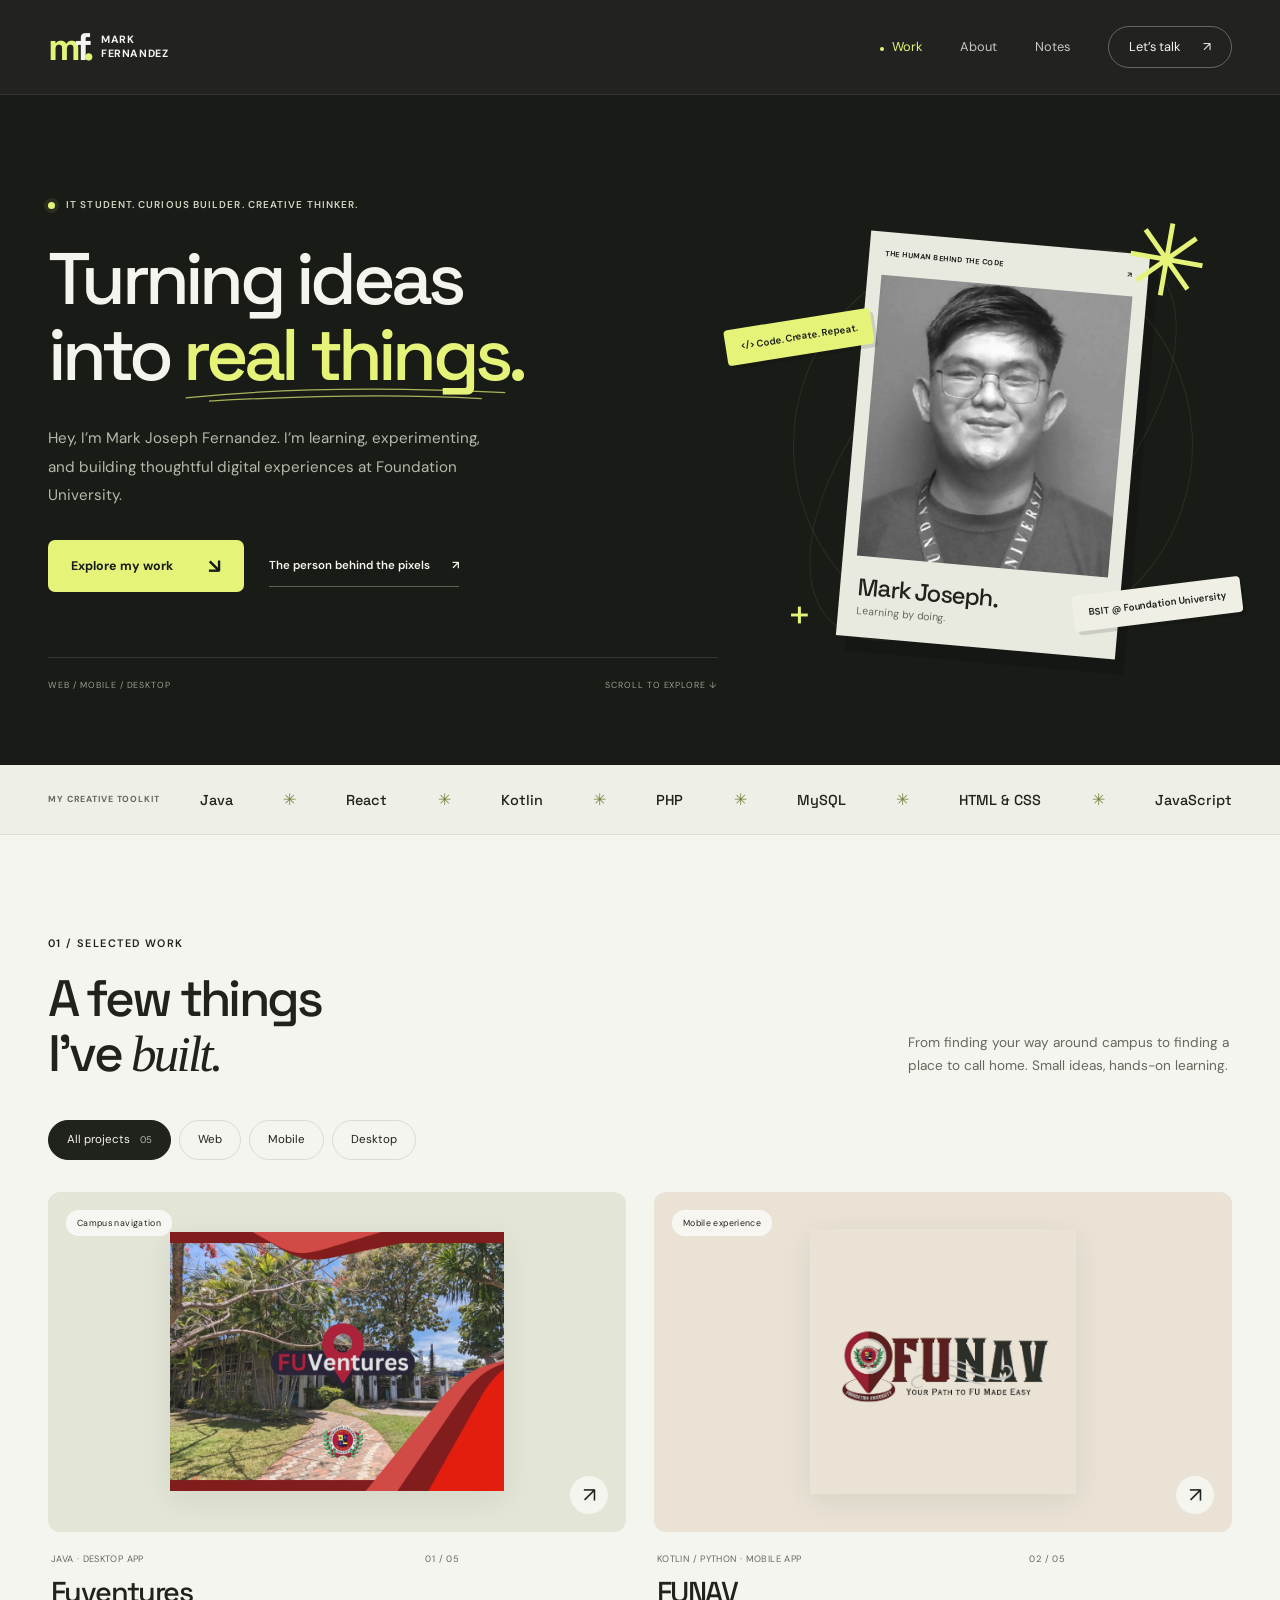
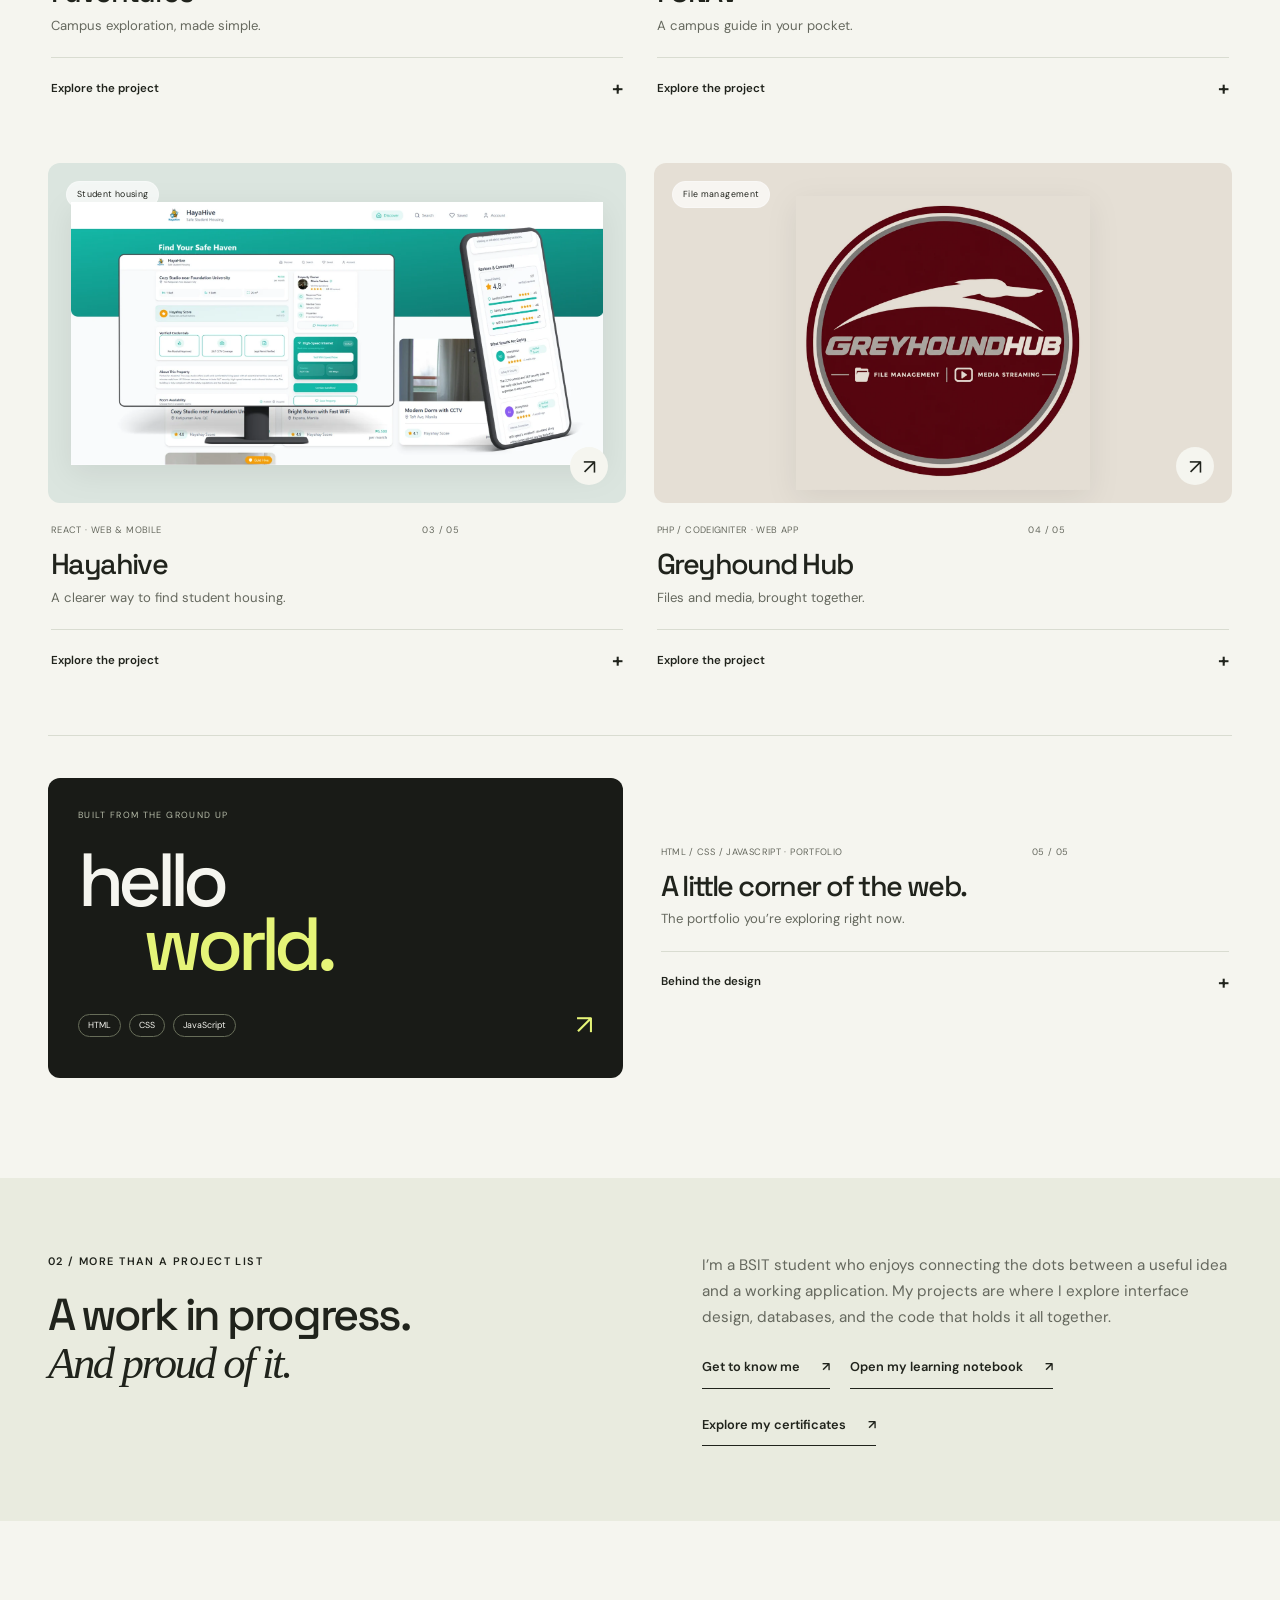
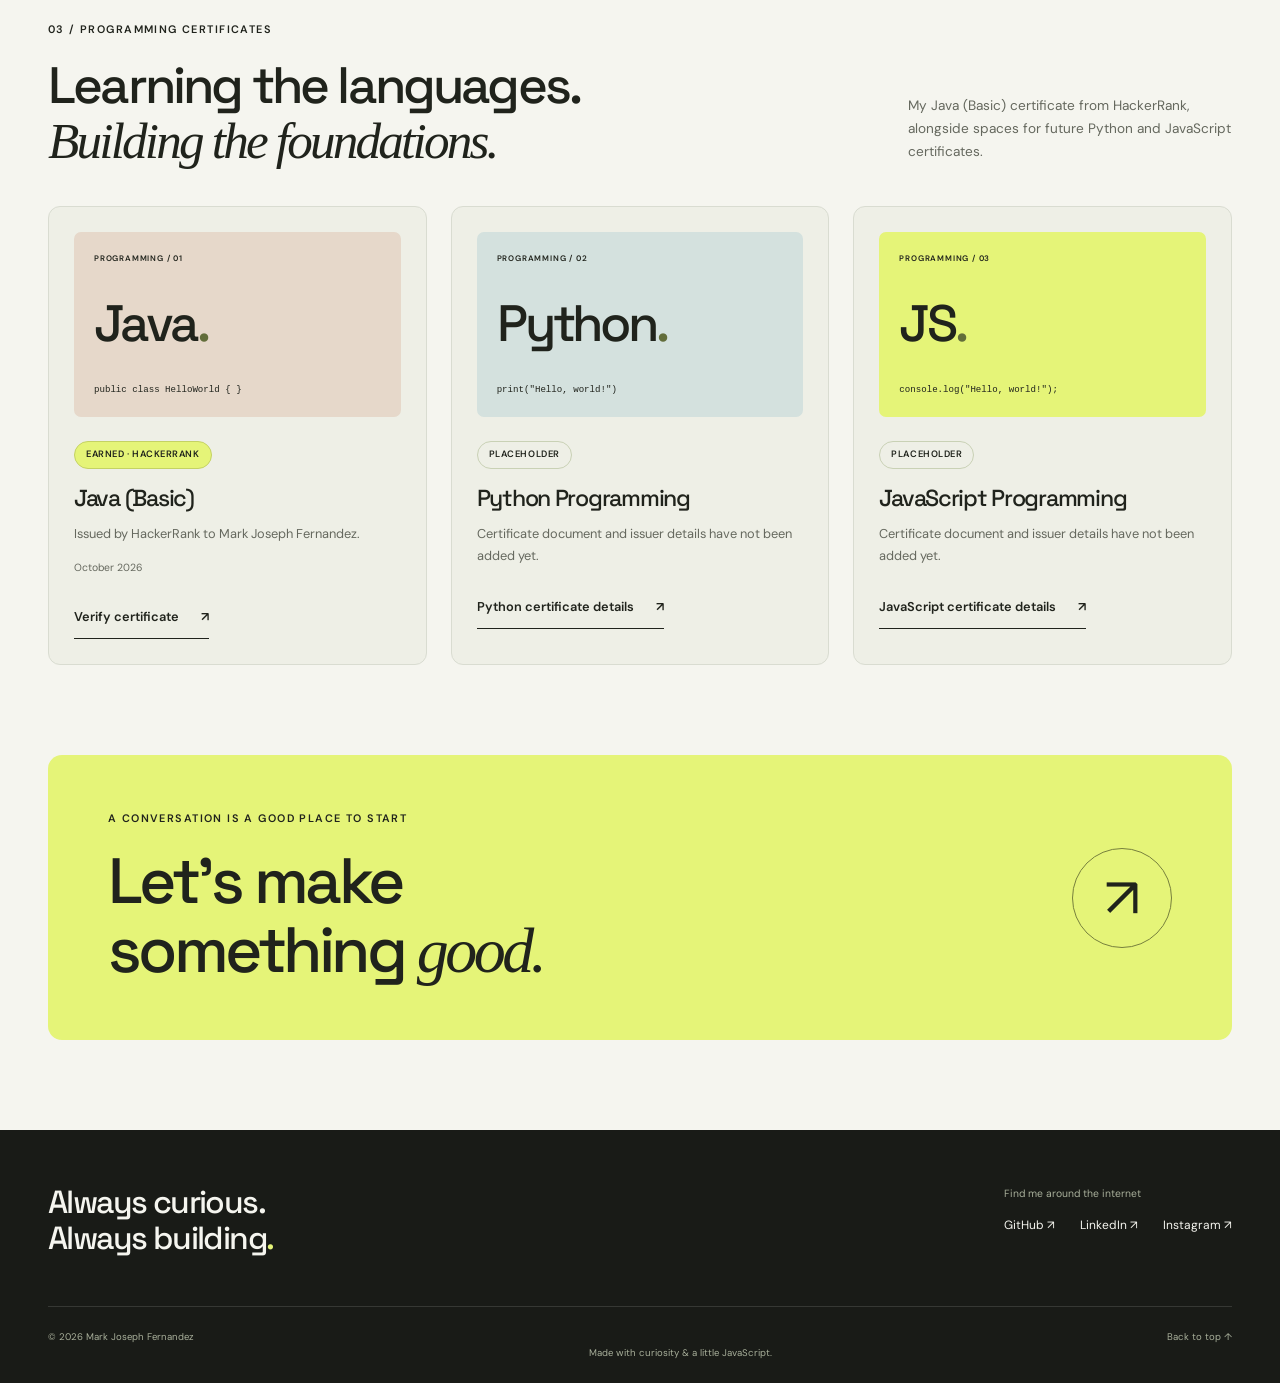
==== Downloads/Mark Joseph Fernandez Finals/My Final Portfolio/portfolio/Home.html @ 939fe723 "this is the current updated portfolio" ====
<!DOCTYPE html>
<html lang="en" id="top">
  <head>
    <meta charset="UTF-8">
    <meta name="viewport" content="width=device-width, initial-scale=1">
    <meta name="description" content="Meet Mark Joseph Fernandez, a BSIT student at Foundation University building web, mobile, and desktop projects.">
    <meta name="theme-color" content="#191b17">
    <title>Creative developer portfolio — Mark Joseph Fernandez</title>
    <link rel="icon" href="../images/favicon.svg" type="image/svg+xml">
    <link rel="preconnect" href="https://fonts.googleapis.com">
    <link rel="preconnect" href="https://fonts.gstatic.com" crossorigin>
    <link href="https://fonts.googleapis.com/css2?family=DM+Sans:wght@400;500;600;700&family=Space+Grotesk:wght@400;500;600;700&display=swap" rel="stylesheet">
    <link rel="stylesheet" href="../css/style.css">
    <script src="../script/script.js" defer>
    </script>
  </head>
  <body class="page-home">
    <a class="skip-link" href="#main">Skip to content</a>
    <header class="site-header">
      <nav class="site-nav wrap" aria-label="Main navigation">
        <a class="wordmark" href="Home.html" aria-label="Mark Fernandez home"><span class="brand-icon" aria-hidden="true">m<span>f</span>.</span><span>MARK<br>FERNANDEZ</span></a>
        <button class="menu-toggle" type="button" aria-expanded="true" aria-controls="primary-navigation" hidden>
          Menu <span aria-hidden="true">☰</span>
        </button>
        <ul class="nav-links" id="primary-navigation">
          <li>
            <a href="Home.html" aria-current="page">Work</a>
          </li>
          <li>
            <a href="about.html">About</a>
          </li>
          <li>
            <a href="blog.html">Notes</a>
          </li>
          <li>
            <a href="contact.html">Let’s talk <span aria-hidden="true">↗</span></a>
          </li>
        </ul>
      </nav>
    </header>
    <main id="main" tabindex="-1">
      <section class="hero-shell">
        <div class="wrap hero">
          <div class="hero-content">
            <p class="eyebrow">
              <span class="status-dot"></span> IT student. Curious builder. Creative thinker.
            </p>
            <h1>
              Turning ideas<br>into <span class="hero-highlight">real things<svg viewBox="0 0 500 24" aria-hidden="true"><path d="M4 18 Q220 -4 496 10 M40 23 Q280 9 460 19"/></svg></span><span class="accent">.</span>
            </h1>
            <p class="hero-description">
              Hey, I’m Mark Joseph Fernandez. I’m learning, experimenting, and building thoughtful digital experiences at Foundation University.
            </p>
            <div class="hero-actions">
              <a class="button button-accent" href="#selected-work">Explore my work <span aria-hidden="true">↘</span></a><a class="text-link light" href="about.html">The person behind the pixels <span aria-hidden="true">↗</span></a>
            </div>
            <div class="hero-footnote">
              <span>WEB / MOBILE / DESKTOP</span><span>SCROLL TO EXPLORE ↓</span>
            </div>
          </div>
          <div class="hero-art">
            <div class="orbit-ring ring-one">
            </div>
            <div class="orbit-ring ring-two">
            </div>
            <span class="art-spark" aria-hidden="true">✳</span>
            <div class="portrait-card">
              <div class="portrait-topline">
                <span>THE HUMAN BEHIND THE CODE</span><span>↗</span>
              </div>
              <img src="../images/20230182.jpg" alt="Mark Joseph Fernandez" width="320" height="378" fetchpriority="high">
              <div class="portrait-bottom">
                <strong>Mark Joseph.</strong><span>Learning by doing.</span>
              </div>
            </div>
            <span class="floating-label label-code" aria-hidden="true">&lt;/&gt; Code. Create. Repeat.</span><span class="floating-label label-student">BSIT @ Foundation University</span><span class="art-cross" aria-hidden="true">+</span>
          </div>
        </div>
      </section>
      <div class="skills-strip" aria-label="Technologies I work with">
        <div class="wrap">
          <span>MY CREATIVE TOOLKIT</span>
          <p>
            Java <i>✳</i> React <i>✳</i> Kotlin <i>✳</i> PHP <i>✳</i> MySQL <i>✳</i> HTML &amp; CSS <i>✳</i> JavaScript
          </p>
        </div>
      </div>
      <section class="work-section wrap section-space" id="selected-work" aria-labelledby="work-title">
        <div class="section-heading">
          <div>
            <p class="eyebrow">
              01 / Selected work
            </p>
            <h2 id="work-title">
              A few things<br>I’ve <em>built.</em>
            </h2>
          </div>
          <p>
            From finding your way around campus to finding a place to call home. Small ideas, hands-on learning.
          </p>
        </div>
        <div class="filter-bar" role="group" aria-label="Filter projects" hidden>
          <button class="filter-button active" type="button" data-filter="all" aria-pressed="true">
            All projects <span>05</span>
          </button>
          <button class="filter-button" type="button" data-filter="web" aria-pressed="false">
            Web
          </button>
          <button class="filter-button" type="button" data-filter="mobile" aria-pressed="false">
            Mobile
          </button>
          <button class="filter-button" type="button" data-filter="desktop" aria-pressed="false">
            Desktop
          </button>
        </div>
        <p class="sr-only" data-filter-status aria-live="polite">
        </p>
        <div class="project-grid">
          <article class="project-card project-fuventures" data-category="desktop" aria-labelledby="fuventures-title">
            <a class="project-preview" href="../images/fuventures.webp" data-preview="../images/fuventures.webp" data-caption="Fuventures" aria-label="Enlarge Fuventures project image"><span class="project-label">Campus navigation</span><img src="../images/fuventures.webp" alt="Fuventures cover showing the Foundation University campus and project name." loading="lazy" decoding="async"><span class="preview-arrow" aria-hidden="true">↗</span></a>
            <div class="project-body">
              <p class="project-tech">
                <span>Java · Desktop app</span><span>01 / 05</span>
              </p>
              <h3 id="fuventures-title">
                Fuventures
              </h3>
              <p class="project-subtitle">
                Campus exploration, made simple.
              </p>
              <details class="project-details">
                <summary>
                  Explore the project <span aria-hidden="true">+</span>
                </summary>
                <div class="detail-content">
                  <p>
                    I worked with a team on a campus navigation guide for Foundation University. The Java desktop app helps new students locate rooms and facilities.
                  </p>
                  <dl class="project-meta">
                    <div>
                      <dt>
                        Built with
                      </dt>
                      <dd>
                        Java
                      </dd>
                    </div>
                    <div>
                      <dt>
                        My contribution
                      </dt>
                      <dd>
                        I worked on the interface, campus maps, database, and Java code. I also tested the navigation and documented how to use the app.
                      </dd>
                    </div>
                    <div>
                      <dt>
                        My teammates
                      </dt>
                      <dd>
                        Tery Manhart, Earl Estandarte, Ryle Gabotero
                      </dd>
                    </div>
                  </dl>
                </div>
              </details>
            </div>
          </article>
          <article class="project-card project-funav" data-category="mobile" aria-labelledby="funav-title">
            <a class="project-preview" href="../images/funav.webp" data-preview="../images/funav.webp" data-caption="FUNAV" aria-label="Enlarge FUNAV project image"><span class="project-label">Mobile experience</span><img src="../images/funav.webp" alt="FUNAV project logo with a map pin and the Foundation University seal." loading="lazy" decoding="async"><span class="preview-arrow" aria-hidden="true">↗</span></a>
            <div class="project-body">
              <p class="project-tech">
                <span>Kotlin / Python · Mobile app</span><span>02 / 05</span>
              </p>
              <h3 id="funav-title">
                FUNAV
              </h3>
              <p class="project-subtitle">
                A campus guide in your pocket.
              </p>
              <details class="project-details">
                <summary>
                  Explore the project <span aria-hidden="true">+</span>
                </summary>
                <div class="detail-content">
                  <p>
                    I worked with a team on a mobile app connected to the College of Computer Studies website. It brings together an interactive campus map, enrollment guides for transferees, and a directory of university resources.
                  </p>
                  <dl class="project-meta">
                    <div>
                      <dt>
                        Built with
                      </dt>
                      <dd>
                        Kotlin, Python
                      </dd>
                    </div>
                    <div>
                      <dt>
                        My contribution
                      </dt>
                      <dd>
                        I worked on the mobile interface, campus map, database, and application code. I also tested the app and wrote documentation for its features.
                      </dd>
                    </div>
                    <div>
                      <dt>
                        My teammates
                      </dt>
                      <dd>
                        Karl Panday, Jay Mores
                      </dd>
                    </div>
                  </dl>
                </div>
              </details>
            </div>
          </article>
          <article class="project-card project-hayahive" data-category="web mobile" aria-labelledby="hayahive-title">
            <a class="project-preview" href="../images/hayahive.webp" data-preview="../images/hayahive.webp" data-caption="Hayahive" aria-label="Enlarge Hayahive project image"><span class="project-label">Student housing</span><img src="../images/hayahive.webp" alt="Hayahive desktop and mobile preview showing housing listings, verified credentials, and tenant reviews." loading="lazy" decoding="async"><span class="preview-arrow" aria-hidden="true">↗</span></a>
            <div class="project-body">
              <p class="project-tech">
                <span>React · Web & mobile</span><span>03 / 05</span>
              </p>
              <h3 id="hayahive-title">
                Hayahive
              </h3>
              <p class="project-subtitle">
                A clearer way to find student housing.
              </p>
              <details class="project-details">
                <summary>
                  Explore the project <span aria-hidden="true">+</span>
                </summary>
                <div class="detail-content">
                  <p>
                    My goal with Hayahive is to help students assess a rental before committing. The system combines physical housing certification with digital information available through web and mobile platforms.
                  </p>
                  <p>
                    It is designed to give students a clearer view of a property before they decide where to live.
                  </p>
                  <dl class="project-meta">
                    <div>
                      <dt>
                        Platforms
                      </dt>
                      <dd>
                        Web and mobile
                      </dd>
                    </div>
                    <div>
                      <dt>
                        Built with
                      </dt>
                      <dd>
                        React
                      </dd>
                    </div>
                    <div>
                      <dt>
                        My contribution
                      </dt>
                      <dd>
                        I worked on the interface design, database, and code for the web and mobile platforms. I also tested the housing verification features and documented how the system works.
                      </dd>
                    </div>
                    <div>
                      <dt>
                        Verification approach
                      </dt>
                      <dd>
                        Physical certification and digital transparency
                      </dd>
                    </div>
                  </dl>
                </div>
              </details>
            </div>
          </article>
          <article class="project-card project-greyhound" data-category="web" aria-labelledby="greyhound-title">
            <a class="project-preview" href="../images/greyhound-hub.webp" data-preview="../images/greyhound-hub.webp" data-caption="Greyhound Hub" aria-label="Enlarge Greyhound Hub project image"><span class="project-label">File management</span><img src="../images/greyhound-hub.webp" alt="Greyhound Hub logo with a running greyhound, folder and play symbols, and the words File Management and Media Streaming." loading="lazy" decoding="async"><span class="preview-arrow" aria-hidden="true">↗</span></a>
            <div class="project-body">
              <p class="project-tech">
                <span>PHP / CodeIgniter · Web app</span><span>04 / 05</span>
              </p>
              <h3 id="greyhound-title">
                Greyhound Hub
              </h3>
              <p class="project-subtitle">
                Files and media, brought together.
              </p>
              <details class="project-details">
                <summary>
                  Explore the project <span aria-hidden="true">+</span>
                </summary>
                <div class="detail-content">
                  <p>
                    My Greyhound Hub project focuses on file management and media streaming. The project logo brings these two functions together with folder and play symbols.
                  </p>
                  <dl class="project-meta">
                    <div>
                      <dt>
                        Built with
                      </dt>
                      <dd>
                        PHP, CodeIgniter framework
                      </dd>
                    </div>
                    <div>
                      <dt>
                        My contribution
                      </dt>
                      <dd>
                        I worked on frontend development, backend development, and the database. My role covered the user interface, server-side code, and the data layer for Greyhound Hub.
                      </dd>
                    </div>
                  </dl>
                </div>
              </details>
            </div>
          </article>
          <article class="project-card portfolio-project" data-category="web" aria-labelledby="portfolio-title">
            <div class="portfolio-art" aria-hidden="true">
              <span>BUILT FROM THE GROUND UP</span>
              <p>
                hello<span>world.</span>
              </p>
              <div>
                <span>HTML</span><span>CSS</span><span>JavaScript</span><b>↗</b>
              </div>
            </div>
            <div class="project-body">
              <p class="project-tech">
                <span>HTML / CSS / JavaScript · Portfolio</span><span>05 / 05</span>
              </p>
              <h3 id="portfolio-title">
                A little corner of the web.
              </h3>
              <p class="project-subtitle">
                The portfolio you’re exploring right now.
              </p>
              <details class="project-details">
                <summary>
                  Behind the design <span aria-hidden="true">+</span>
                </summary>
                <div class="detail-content">
                  <p>
                    A four-page home for my projects, background, and learning notes. Built with semantic HTML, a shared responsive stylesheet, and lightweight JavaScript.
                  </p>
                  <p>
                    Flexible grids, accessible navigation, project filters, and motion that respects visitor preferences make it work across screen sizes. The core content remains available with JavaScript turned off.
                  </p>
                </div>
              </details>
            </div>
          </article>
        </div>
      </section>
      <section class="about-teaser">
        <div class="wrap about-teaser-grid">
          <div>
            <p class="eyebrow">
              02 / More than a project list
            </p>
            <h2>
              A work in progress.<br><em>And proud of it.</em>
            </h2>
          </div>
          <div>
            <p>
              I’m a BSIT student who enjoys connecting the dots between a useful idea and a working application. My projects are where I explore interface design, databases, and the code that holds it all together.
            </p>
            <a class="text-link" href="about.html">Get to know me <span aria-hidden="true">↗</span></a><a class="text-link" href="blog.html">Open my learning notebook <span aria-hidden="true">↗</span></a>
            <a class="text-link" href="about.html#certificates">Explore my certificates <span aria-hidden="true">↗</span></a>
          </div>
        </div>
      </section>
      <section class="home-certificates wrap section-space" id="certificates" aria-labelledby="home-certificates-title">
        <div class="section-heading">
          <div>
            <p class="eyebrow">03 / Programming certificates</p>
            <h2 id="home-certificates-title">Learning the languages.<br><em>Building the foundations.</em></h2>
          </div>
          <p>My Java (Basic) certificate from HackerRank, alongside spaces for future Python and JavaScript certificates.</p>
        </div>
        <div class="certificate-grid">
          <article class="certificate-card certificate-earned" aria-labelledby="home-java-certificate-title">
            <div class="certificate-art certificate-art-java" aria-hidden="true">
              <span class="certificate-art-label">PROGRAMMING / 01</span>
              <strong>Java<span>.</span></strong>
              <code>public class HelloWorld { }</code>
            </div>
            <span class="certificate-status certificate-status-earned">Earned · HackerRank</span>
            <h3 id="home-java-certificate-title">Java (Basic)</h3>
            <p>Issued by HackerRank to Mark Joseph Fernandez.</p>
            <time datetime="2026-10">October 2026</time>
            <a class="text-link" href="https://www.hackerrank.com/certificates/e9e61c761a2a" target="_blank" rel="noopener noreferrer" aria-label="Verify Java Basic certificate on HackerRank (opens in a new tab)">Verify certificate <span aria-hidden="true">↗</span></a>
          </article>
          <article class="certificate-card certificate-placeholder" aria-labelledby="home-python-certificate-title">
            <div class="certificate-art certificate-art-python" aria-hidden="true">
              <span class="certificate-art-label">PROGRAMMING / 02</span>
              <strong>Python<span>.</span></strong>
              <code>print("Hello, world!")</code>
            </div>
            <span class="certificate-status">Placeholder</span>
            <h3 id="home-python-certificate-title">Python Programming</h3>
            <p>Certificate document and issuer details have not been added yet.</p>
            <a class="text-link" href="about.html#python-certificate-title">Python certificate details <span aria-hidden="true">↗</span></a>
          </article>
          <article class="certificate-card certificate-placeholder" aria-labelledby="home-javascript-certificate-title">
            <div class="certificate-art certificate-art-js" aria-hidden="true">
              <span class="certificate-art-label">PROGRAMMING / 03</span>
              <strong>JS<span>.</span></strong>
              <code>console.log("Hello, world!");</code>
            </div>
            <span class="certificate-status">Placeholder</span>
            <h3 id="home-javascript-certificate-title">JavaScript Programming</h3>
            <p>Certificate document and issuer details have not been added yet.</p>
            <a class="text-link" href="about.html#javascript-certificate-title">JavaScript certificate details <span aria-hidden="true">↗</span></a>
          </article>
        </div>
      </section>
      <section class="contact-banner wrap" aria-labelledby="cta-title">
        <div>
          <p class="eyebrow">
            A conversation is a good place to start
          </p>
          <h2 id="cta-title">
            Let’s make<br>something <em>good.</em>
          </h2>
        </div>
        <a class="round-link" href="contact.html" aria-label="Let’s talk about a project">↗</a>
      </section>
      <dialog class="image-dialog" aria-labelledby="preview-title">
        <div class="dialog-bar">
          <h2 id="preview-title">
            Project preview
          </h2>
          <button class="dialog-close" type="button" aria-label="Close project preview">
            Close ✕
          </button>
        </div>
        <img alt="">
        <p>
          Project image · Press Escape to close
        </p>
      </dialog>
    </main>
    <footer class="site-footer">
      <div class="wrap footer-top">
        <a class="footer-wordmark" href="Home.html">Always curious.<br>Always building<span>.</span></a>
        <div>
          <p>
            Find me around the internet
          </p>
          <div class="footer-socials">
            <a href="https://github.com/MarkJosephFernandez">GitHub ↗</a><a href="https://www.linkedin.com/in/markjoseph-fernandez-720068390/">LinkedIn ↗</a><a href="https://www.instagram.com/markjosephfernandez33/">Instagram ↗</a>
          </div>
        </div>
      </div>
      <div class="wrap footer-bottom">
        <p>
          © <span data-year>2026</span> Mark Joseph Fernandez
        </p>
        <p>
          Made with curiosity &amp; a little JavaScript.
        </p>
        <a href="#top">Back to top ↑</a>
      </div>
    </footer>
  </body>
</html>
---- Downloads/Mark Joseph Fernandez Finals/My Final Portfolio/css/style.css ----
/* Mark Fernandez — a curious builder's corner of the web. */
:root {
  color-scheme:light;
  --paper:#f5f5ef;
  --ink:#20231c;
  --muted:#65685e;
  --accent:#e5f478;
  --dark:#191b17;
  --line:#d9dcd1;
  --display:'Space Grotesk',Arial,sans-serif;
  --body:'DM Sans',Arial,sans-serif
}

* {
  box-sizing:border-box;
  margin:0;
  padding:0
}

html {
  scroll-behavior:smooth;
  scroll-padding-top:110px
}

body {
  background:var(--paper);
  color:var(--ink);
  font:16px/1.7 var(--body);
  -webkit-font-smoothing:antialiased
}

main {
  min-height:65vh
}

button,input {
  font:inherit
}

button,a,input,summary {
  -webkit-tap-highlight-color:transparent
}

button,a {
  touch-action:manipulation
}

button {
  cursor:pointer
}

a {
  color:inherit;
  text-decoration:none
}

img {
  display:block;
  max-width:100%;
  height:auto
}

h1,h2,h3 {
  font-family:var(--display);
  font-weight:500;
  line-height:1.07;
  letter-spacing:-.055em
}

h1 {
  font-size:clamp(3rem,6.2vw,6rem)
}

h2 {
  font-size:clamp(2.35rem,4vw,4rem)
}

h3 {
  font-size:clamp(1.6rem,2.2vw,2.2rem)
}

h1 em,h2 em {
  font-family:Georgia,serif;
  font-weight:400
}

p {
  max-width:68ch
}

p+p {
  margin-top:1rem
}

button {
  color:inherit
}

::selection {
  background:var(--accent);
  color:var(--dark)
}

:focus-visible {
  outline:3px solid #748522;
  outline-offset:5px
}

.wrap {
  width:min(100% - 6rem,1264px);
  margin-inline:auto
}

.section-space {
  padding-block:100px
}

.eyebrow {
  font-size:.68rem;
  line-height:1.6;
  font-weight:600;
  letter-spacing:.13em;
  text-transform:uppercase
}

.accent {
  color:var(--accent)
}

[hidden] {
  display:none!important
}

.sr-only {
  position:absolute;
  width:1px;
  height:1px;
  padding:0;
  margin:-1px;
  overflow:hidden;
  clip-path:inset(50%);
  white-space:nowrap;
  border:0
}

.skip-link {
  position:fixed;
  z-index:200;
  left:1rem;
  top:1rem;
  padding:.7rem 1rem;
  background:var(--accent);
  color:var(--dark);
  transform:translateY(-180%)
}

.skip-link:focus {
  transform:translateY(0)
}

/* Shared navigation */
.site-header {
  position:sticky;
  top:0;
  z-index:50;
  background:rgba(25,27,23,.96);
  color:#f5f5ef;
  border-bottom:1px solid #ffffff16;
  backdrop-filter:blur(16px)
}

.site-nav {
  display:flex;
  align-items:center;
  justify-content:space-between;
  min-height:94px;
  gap:2rem
}

.wordmark {
  display:flex;
  align-items:center;
  gap:12px;
  font-size:.66rem;
  line-height:1.3;
  font-weight:700;
  letter-spacing:.06em
}

.brand-icon {
  font:700 2.4rem/1 var(--display);
  letter-spacing:-.14em;
  color:var(--accent)
}

.brand-icon>span {
  color:var(--paper)
}

.nav-links {
  display:flex;
  align-items:center;
  gap:38px;
  list-style:none;
  font-size:.8rem
}

.nav-links a {
  position:relative;
  display:block;
  padding:.6rem 0;
  color:#c6c9bf;
  transition:color .2s
}

.nav-links a:hover,.nav-links a[aria-current] {
  color:var(--accent)
}

.nav-links a[aria-current]::before {
  content:'';
  width:4px;
  height:4px;
  border-radius:50%;
  background:var(--accent);
  position:absolute;
  left:-12px;
  top:50%
}

.nav-links li:last-child a {
  border:1px solid #64685a;
  border-radius:30px;
  padding:9px 20px;
  color:var(--paper)
}

.nav-links li:last-child a:hover,.nav-links li:last-child a[aria-current] {
  background:var(--accent);
  color:var(--dark);
  border-color:var(--accent)
}

.nav-links li:last-child a::before {
  display:none
}

.nav-links li:last-child span {
  margin-left:20px
}

.menu-toggle {
  background:none;
  border:1px solid #6b705e;
  padding:8px 16px;
  border-radius:24px;
  font-size:.8rem
}

.menu-toggle span {
  margin-left:12px
}

/* Intro */
.hero-shell {
  background:var(--dark);
  color:var(--paper);
  overflow:hidden
}

.hero {
  display:grid;
  grid-template-columns:1.4fr 1fr;
  align-items:center;
  gap:35px;
  min-height:670px;
  padding-block:70px 40px
}

.hero-content>.eyebrow {
  color:#d1d6c4;
  margin-bottom:28px;
  font-size:.62rem;
  letter-spacing:.11em
}

.status-dot {
  display:inline-block;
  vertical-align:middle;
  width:7px;
  height:7px;
  background:var(--accent);
  border-radius:50%;
  margin-right:8px;
  box-shadow:0 0 0 4px #e5f47815
}

.hero h1 {
  font-size:clamp(3rem,5.7vw,5.9rem);
  line-height:1.05;
  letter-spacing:-.065em
}

.hero-highlight {
  position:relative;
  display:inline-block;
  color:var(--accent)
}

.hero-highlight svg {
  position:absolute;
  left:0;
  bottom:-12px;
  width:100%;
  height:24px;
  fill:none;
  stroke:var(--accent);
  stroke-width:2;
  opacity:.7
}

.hero-description {
  color:#b5baaa;
  max-width:45ch;
  font-size:.95rem;
  line-height:1.9;
  margin-top:30px
}

.hero-actions {
  display:flex;
  align-items:center;
  flex-wrap:wrap;
  gap:25px;
  margin-top:30px
}

.button {
  display:inline-flex;
  align-items:center;
  justify-content:space-between;
  gap:35px;
  min-height:52px;
  border:1px solid transparent;
  border-radius:7px;
  padding:14px 22px;
  font-size:.78rem;
  font-weight:700;
  transition:background .2s,transform .2s
}

.button-accent {
  background:var(--accent);
  color:var(--dark)
}

.button:hover {
  background:#f0ffa0;
  transform:translateY(-3px)
}

.button span {
  font-size:1.25rem;
  line-height:1
}

.text-link {
  display:inline-flex;
  align-items:center;
  gap:22px;
  font-size:.8rem;
  font-weight:600;
  padding-block:10px;
  border-bottom:1px solid var(--ink);
  transition:gap .2s
}

.text-link:hover {
  gap:30px
}

.text-link.light {
  font-size:.72rem;
  border-color:#5c6250;
  color:var(--paper)
}

.hero-footnote {
  display:flex;
  justify-content:space-between;
  gap:12px;
  margin-top:65px;
  padding-top:20px;
  border-top:1px solid #ffffff20;
  color:#9a9f8f;
  font-size:.55rem;
  letter-spacing:.11em
}

.hero-art {
  position:relative;
  display:grid;
  place-items:center;
  isolation:isolate;
  min-width:0;
  padding-block:30px
}

.portrait-card {
  width:280px;
  transform:rotate(5deg);
  background:#e8eadf;
  color:var(--ink);
  padding:14px 14px 18px;
  box-shadow:10px 15px 0 #00000024
}

.portrait-topline {
  display:flex;
  justify-content:space-between;
  align-items:center;
  font-size:.46rem;
  letter-spacing:.07em;
  font-weight:700;
  padding:2px 2px 14px
}

.portrait-card img {
  width:100%;
  aspect-ratio:1/1.12;
  object-fit:cover;
  filter:grayscale(1);
  background:#b8beac
}

.portrait-bottom {
  display:flex;
  flex-direction:column;
  padding:15px 4px 0
}

.portrait-bottom strong {
  font:500 1.5rem var(--display);
  letter-spacing:-.05em
}

.portrait-bottom>span {
  font-size:.65rem;
  color:var(--muted)
}

.orbit-ring {
  position:absolute;
  z-index:-1;
  border:1px solid #626b443f;
  border-radius:50%;
  width:400px;
  height:400px;
  transform:rotate(-25deg)
}

.ring-two {
  width:480px;
  height:240px;
  transform:rotate(-48deg)
}

.art-spark {
  position:absolute;
  right:5%;
  top:0;
  font:100px/1 var(--display);
  color:var(--accent);
  transform:rotate(10deg);
  z-index:1
}

.art-cross {
  position:absolute;
  bottom:9%;
  left:7%;
  font:40px/1 var(--display);
  color:var(--accent)
}

.floating-label {
  position:absolute;
  background:var(--accent);
  color:var(--dark);
  padding:10px 15px;
  box-shadow:3px 4px 0 #00000020;
  border-radius:4px;
  font-size:.6rem;
  font-weight:600
}

.label-code {
  top:23%;
  left:-6%;
  transform:rotate(-9deg)
}

.label-student {
  bottom:12%;
  right:-2%;
  transform:rotate(-7deg);
  background:#efefe6
}

.skills-strip {
  border-bottom:1px solid var(--line);
  padding-block:24px;
  background:#eeefe6
}

.skills-strip>.wrap {
  display:flex;
  gap:40px;
  align-items:center;
  justify-content:space-between
}

.skills-strip .wrap>span {
  flex-shrink:0;
  font-size:.55rem;
  font-weight:700;
  letter-spacing:.1em;
  color:var(--muted)
}

.skills-strip p {
  display:flex;
  flex-wrap:wrap;
  align-items:center;
  justify-content:space-between;
  gap:20px;
  font:500 .9rem var(--display);
  max-width:none;
  flex:1
}

.skills-strip i {
  font-style:normal;
  color:#788341;
  font-size:1rem
}

/* Project gallery */
.section-heading {
  display:flex;
  align-items:end;
  justify-content:space-between;
  gap:50px;
  margin-bottom:38px
}

.section-heading .eyebrow {
  margin-bottom:20px
}

.section-heading>p {
  max-width:36ch;
  font-size:.85rem;
  color:var(--muted);
  margin-bottom:5px
}

.filter-bar {
  display:flex;
  flex-wrap:wrap;
  gap:8px;
  margin-bottom:32px
}

.filter-button {
  border:1px solid var(--line);
  background:transparent;
  padding:9px 18px;
  border-radius:30px;
  font-size:.72rem;
  transition:background .2s
}

.filter-button span {
  margin-left:7px;
  opacity:.7;
  font-size:.6rem
}

.filter-button.active,.filter-button:hover {
  background:var(--ink);
  border-color:var(--ink);
  color:var(--paper)
}

.project-grid {
  display:grid;
  grid-template-columns:repeat(2,minmax(0,1fr));
  gap:45px 28px
}

.project-card {
  min-width:0;
  align-self:start
}

.project-preview {
  border:0;
  position:relative;
  width:100%;
  height:340px;
  display:grid;
  place-items:center;
  border-radius:12px;
  overflow:hidden;
  background:#dfdfcf;
  isolation:isolate
}

.project-preview img {
  width:77%;
  height:73%;
  object-fit:contain;
  transition:transform .5s;
  filter:drop-shadow(0 8px 15px #00000012)
}

.project-preview:hover img {
  transform:scale(1.045)
}

.project-fuventures .project-preview {
  background:#e3e5d7
}

.project-fuventures img {
  width:76%;
  height:76%;
  object-fit:contain
}

.project-funav .project-preview {
  background:#e9e2d5
}

.project-funav img {
  mix-blend-mode:multiply;
  width:58%;
  height:78%
}

.project-hayahive .project-preview {
  background:#dbe5df
}

.project-hayahive img {
  width:92%;
  height:80%
}

.project-greyhound .project-preview {
  background:#e5dfd5
}

.project-greyhound img {
  width:62%;
  height:82%;
  mix-blend-mode:multiply
}

.project-label {
  position:absolute;
  top:18px;
  left:18px;
  padding:5px 10px;
  background:#ffffffab;
  border:1px solid #ffffff50;
  border-radius:20px;
  font-size:.55rem;
  letter-spacing:.04em;
  z-index:1
}

.preview-arrow {
  position:absolute;
  right:18px;
  bottom:18px;
  display:grid;
  place-items:center;
  background:var(--paper);
  width:38px;
  height:38px;
  border-radius:50%;
  font-size:1.3rem;
  transition:background .2s,transform .2s
}

.project-preview:hover .preview-arrow {
  background:var(--accent);
  transform:rotate(45deg)
}

.project-body {
  padding:20px 3px 0
}

.project-tech {
  display:flex;
  justify-content:space-between;
  gap:16px;
  font-size:.58rem;
  color:var(--muted);
  text-transform:uppercase;
  letter-spacing:.04em;
  margin-bottom:10px
}

.project-body h3 {
  font-size:1.8rem;
  letter-spacing:-.055em
}

.project-subtitle {
  color:var(--muted);
  font-size:.82rem;
  margin-top:7px
}

.project-details {
  margin-top:20px;
  border-top:1px solid var(--line);
  font-size:.85rem
}

.project-details summary {
  cursor:pointer;
  list-style:none;
  display:flex;
  justify-content:space-between;
  align-items:center;
  gap:15px;
  padding-block:13px;
  font-size:.72rem;
  font-weight:600;
  min-height:48px
}

.project-details summary::-webkit-details-marker {
  display:none
}

.project-details summary span {
  font-size:1.25rem;
  transition:transform .2s
}

.project-details[open] summary span {
  transform:rotate(45deg)
}

.detail-content {
  padding:8px 0 20px;
  color:var(--muted);
  font-size:.85rem;
  line-height:1.85
}

.project-meta {
  margin-top:20px;
  display:grid;
  gap:12px
}

.project-meta dt {
  color:var(--ink);
  font-size:.64rem;
  font-weight:700;
  letter-spacing:.05em;
  text-transform:uppercase
}

.project-meta dd {
  margin-top:3px
}

.portfolio-project {
  grid-column:1/-1;
  display:grid;
  grid-template-columns:1fr 1fr;
  gap:35px;
  align-items:center;
  border-top:1px solid var(--line);
  padding-top:42px
}

.portfolio-art {
  border-radius:12px;
  background:var(--dark);
  color:var(--paper);
  padding:30px;
  min-height:300px;
  display:flex;
  flex-direction:column;
  justify-content:space-between
}

.portfolio-art>span {
  font-size:.56rem;
  letter-spacing:.15em;
  color:#b6bca9
}

.portfolio-art>p {
  font:500 4.7rem/.85 var(--display);
  letter-spacing:-.075em;
  margin-block:25px;
  display:flex;
  flex-direction:column
}

.portfolio-art>p>span {
  color:var(--accent);
  margin-left:65px
}

.portfolio-art>div {
  display:flex;
  gap:8px;
  align-items:center
}

.portfolio-art>div>span {
  border:1px solid #676d59;
  padding:3px 9px;
  border-radius:20px;
  font-size:.55rem
}

.portfolio-art b {
  font-size:1.7rem;
  font-weight:400;
  margin-left:auto;
  color:var(--accent)
}

.portfolio-project .project-body {
  padding-top:0
}

.about-teaser {
  background:#e9ebdf;
  padding-block:75px
}

.about-teaser-grid {
  display:grid;
  grid-template-columns:1.1fr 1fr;
  gap:70px
}

.about-teaser .eyebrow {
  margin-bottom:20px
}

.about-teaser h2 {
  font-size:clamp(2rem,3.5vw,3.4rem)
}

.about-teaser-grid>div>p:not(.eyebrow) {
  font-size:.95rem;
  color:var(--muted)
}

.about-teaser .text-link {
  margin-top:15px;
  margin-right:20px
}

.contact-banner {
  background:var(--accent);
  margin-block:90px;
  padding:55px 60px;
  border-radius:14px;
  display:flex;
  align-items:center;
  justify-content:space-between;
  gap:25px
}

.contact-banner .eyebrow {
  margin-bottom:20px
}

.contact-banner h2 {
  font-size:clamp(2.4rem,5vw,5rem)
}

.round-link {
  flex-shrink:0;
  width:100px;
  height:100px;
  border:1px solid #77803d;
  border-radius:50%;
  display:grid;
  place-items:center;
  font-size:3.5rem;
  transition:background .25s,transform .25s
}

.round-link:hover {
  background:var(--dark);
  color:var(--accent);
  transform:rotate(45deg)
}

/* Inner pages */
.page-hero {
  background:var(--dark);
  color:var(--paper);
  padding-block:75px 85px
}

.page-hero .eyebrow {
  color:#b8bea9;
  margin-bottom:25px
}

.page-hero h1 {
  position:relative;
  max-width:1000px
}

.page-hero h1 em {
  color:var(--accent)
}

.page-hero h1>.accent {
  display:inline-block;
  font-family:var(--display);
  font-size:.8em;
  vertical-align:middle;
  margin-left:35px
}

.page-hero .wrap>p:last-of-type {
  margin-top:30px;
  color:#b8beaf;
  font-size:.95rem;
  max-width:58ch
}

.about-layout {
  display:grid;
  grid-template-columns:.8fr 1.25fr;
  gap:100px;
  align-items:center
}

.about-portrait {
  max-width:370px;
  width:100%
}

.about-portrait>div {
  position:relative;
  background:#e2e7d1;
  border-radius:8px;
  padding:25px
}

.about-portrait img {
  width:100%;
  filter:grayscale(1)
}

.about-portrait figcaption {
  font-size:.6rem;
  text-transform:uppercase;
  letter-spacing:.07em;
  color:var(--muted);
  margin-top:12px
}

.portrait-sticker {
  position:absolute;
  bottom:25px;
  right:-20px;
  border-radius:50%;
  width:100px;
  height:100px;
  background:var(--accent);
  display:grid;
  place-items:center;
  font:600 .8rem/1.3 var(--display);
  text-align:center;
  transform:rotate(-12deg);
  border:5px solid var(--paper)
}

.about-story .eyebrow {
  margin-bottom:20px
}

.about-story h2 {
  margin-bottom:28px
}

.about-story>p:not(.eyebrow) {
  font-size:.9rem;
  color:var(--muted)
}

.about-story .text-link {
  margin-top:20px
}

.toolkit-section {
  background:#e9ebdf;
  padding-block:80px
}

.toolkit-grid {
  display:grid;
  grid-template-columns:1fr 1.2fr;
  gap:80px
}

.toolkit-grid .eyebrow {
  margin-bottom:20px
}

.toolkit-grid h2+p {
  font-size:.85rem;
  color:var(--muted);
  margin-top:25px;
  max-width:32ch
}

.toolkit-groups {
  display:grid;
  gap:28px
}

.toolkit-groups h3 {
  font:600 .75rem var(--body);
  letter-spacing:0;
  margin-bottom:12px
}

.skill-tags {
  display:flex;
  flex-wrap:wrap;
  gap:8px
}

.skill-tags>span {
  border:1px solid #c5c9b7;
  border-radius:30px;
  padding:7px 15px;
  font-size:.75rem
}

.education-section {
  display:grid;
  grid-template-columns:1fr 1.2fr;
  gap:80px
}

.education-section .eyebrow {
  margin-bottom:22px
}

.education-list {
  list-style:none;
  border-left:1px solid #c9cfba;
  padding-left:30px
}

.education-list li {
  position:relative;
  padding-bottom:30px
}

.education-list li:last-child {
  padding-bottom:0
}

.education-list li::before {
  content:'';
  position:absolute;
  top:7px;
  left:-36px;
  width:10px;
  height:10px;
  border:2px solid var(--paper);
  border-radius:50%;
  background:#888e78
}

.education-list li:first-child::before {
  background:#7a892d;
  box-shadow:0 0 0 4px #dfe5cb
}

.education-list h3 {
  font:500 1.05rem/1.5 var(--display);
  letter-spacing:-.025em
}

.education-list p {
  font-size:.8rem;
  color:var(--muted);
  margin-top:3px
}

.education-list .period {
  font-size:.65rem;
  letter-spacing:.06em;
  text-transform:uppercase;
  margin-top:8px
}

.education-section+.contact-banner {
  margin-top:0
}

/* Certificates */
.about-certificates-link {
  margin-top:22px;
}

.certificates-section {
  padding-bottom:20px;
}

.home-certificates {
  padding-bottom:0;
}

.certificate-grid {
  display:grid;
  grid-template-columns:repeat(auto-fit,minmax(min(100%,280px),1fr));
  gap:24px;
}

.certificate-status {
  display:inline-block;
  padding:5px 11px;
  border:1px solid #c9d1b5;
  border-radius:30px;
  font-size:.58rem;
  font-weight:600;
  letter-spacing:.06em;
  text-transform:uppercase;
}

.certificate-card {
  display:flex;
  flex-direction:column;
  min-width:0;
  padding:25px;
  border:1px solid var(--line);
  border-radius:12px;
  background:#eeefe6;
  transition:border-color .2s,background .2s;
}

.certificate-card:hover {
  border-color:#8c9a60;
  background:#e9eddf;
}

.certificate-card img {
  width:100%;
  height:190px;
  object-fit:contain;
  margin-bottom:24px;
  border-radius:6px;
  background:var(--paper);
}

.certificate-card h3 {
  font-size:1.45rem;
  line-height:1.2;
  overflow-wrap:anywhere;
}

.certificate-card p {
  margin-top:10px;
  color:var(--muted);
  font-size:.8rem;
}

.certificate-card time {
  display:block;
  margin-block:14px 20px;
  color:var(--muted);
  font-size:.65rem;
}

.certificate-card .text-link {
  align-self:flex-start;
  margin-top:auto;
}

.certificate-placeholder p + .text-link {
  margin-top:20px;
}

.certificate-card .certificate-status {
  align-self:flex-start;
  margin-bottom:16px;
}

.certificate-status-earned {
  background:var(--accent);
  border-color:#c4d264;
}

.certificate-card .certificate-id {
  font: .65rem/1.7 Consolas,monospace;
  overflow-wrap:anywhere;
}

.certificate-art {
  display:flex;
  flex-direction:column;
  justify-content:space-between;
  gap:20px;
  min-height:185px;
  margin-bottom:24px;
  padding:20px;
  border-radius:7px;
  color:var(--ink);
}

.certificate-art-java {
  background:#e6d8ca;
}

.certificate-art-python {
  background:#d4e1de;
}

.certificate-art-js {
  background:var(--accent);
}

.certificate-art-label {
  font-size:.5rem;
  font-weight:600;
  letter-spacing:.1em;
}

.certificate-art strong {
  font:500 clamp(2.6rem,4vw,3.5rem)/1 var(--display);
  letter-spacing:-.06em;
}

.certificate-art strong span {
  color:#626d3a;
}

.certificate-art code {
  font: .57rem/1.7 Consolas,monospace;
  overflow-wrap:anywhere;
}

@media(max-width:600px) {
  .certificate-card {
    padding:22px;
  }
}

/* Learning notebook */
.notes-toolbar {
  display:flex;
  align-items:end;
  justify-content:space-between;
  gap:30px;
  padding-bottom:30px;
  border-bottom:1px solid var(--line)
}

.notes-toolbar .eyebrow {
  margin-bottom:12px
}

.notes-toolbar h2 {
  font-size:2rem
}

.notes-toolbar h2>span {
  font:500 .7rem var(--body);
  background:#e4e8d3;
  border-radius:30px;
  padding:5px 9px;
  vertical-align:middle;
  letter-spacing:0
}

.notes-search label {
  display:block;
  font-size:.65rem;
  font-weight:600;
  margin-bottom:7px
}

.notes-search>div {
  display:flex;
  align-items:center;
  gap:10px;
  padding:10px 14px;
  border:1px solid #c7cdbb;
  border-radius:6px;
  background:#fff6
}

.notes-search input {
  width:245px;
  max-width:100%;
  border:0;
  background:transparent;
  color:var(--ink);
  font-size:.75rem;
  min-height:25px
}

.notes-search input:focus {
  outline:none
}

.notes-search>div:focus-within {
  outline:2px solid #748522;
  outline-offset:3px
}

.notes-search>div>span {
  font-size:1.3rem;
  line-height:1
}

.search-status {
  font-size:.75rem;
  color:var(--muted);
  margin-top:10px
}

.search-status:empty {
  display:none
}

.reading-entry {
  display:grid;
  grid-template-columns:100px 1fr;
  gap:35px;
  border-bottom:1px solid var(--line);
  padding-block:38px
}

.entry-index {
  font:400 2.6rem var(--display);
  letter-spacing:-.07em;
  color:#8c9673
}

.reading-entry h2 {
  font-size:1.8rem;
  margin-bottom:18px
}

.reading-entry>div {
  max-width:760px
}

.reading-entry>div>p {
  font-size:.9rem;
  color:var(--muted);
  max-width:none;
  line-height:1.9
}

.reading-entry code {
  font-size:.85em;
  color:var(--ink);
  border:1px solid #d9decc;
  border-radius:3px;
  background:#e9eddf;
  padding:2px 5px;
  overflow-wrap:anywhere
}

.empty-state {
  padding-block:50px;
  color:var(--muted);
  text-align:center;
  max-width:none
}

.notebook-end {
  display:flex;
  gap:30px;
  align-items:center;
  justify-content:space-between;
  border-top:1px solid var(--line);
  padding-block:35px 65px
}

.notebook-end>span {
  font-size:3rem;
  color:#7b863d
}

.notebook-end p {
  margin-right:auto;
  font-size:.85rem;
  color:var(--muted)
}

.notebook-end strong {
  font-weight:500;
  color:var(--ink)
}

/* Contact */
.contact-hero .button {
  margin-top:30px
}

.contact-layout {
  display:grid;
  grid-template-columns:.85fr 1.15fr;
  gap:90px
}

.contact-intro .eyebrow {
  margin-bottom:20px
}

.contact-intro>p:not(.eyebrow) {
  color:var(--muted);
  font-size:.9rem;
  margin-top:25px;
  max-width:38ch
}

.conversation-note {
  margin-top:35px;
  background:#e9eddf;
  border-radius:9px;
  padding:25px;
  max-width:340px
}

.conversation-note>span {
  font-size:2rem;
  color:#73812c;
  line-height:1
}

.conversation-note h3 {
  font:500 1.1rem var(--display);
  letter-spacing:-.03em;
  margin-top:12px
}

.conversation-note p {
  font-size:.8rem;
  color:var(--muted);
  margin-top:12px
}

.contact-channels {
  border-top:1px solid var(--line)
}

.channel {
  display:flex;
  align-items:center;
  gap:22px;
  padding:28px 8px;
  border-bottom:1px solid var(--line);
  transition:background .2s,padding .2s
}

.channel:hover {
  background:#e9eddf;
  padding-inline:18px
}

.channel-icon {
  width:45px;
  height:45px;
  flex-shrink:0;
  border:1px solid #c9cfb9;
  border-radius:10px;
  display:grid;
  place-items:center;
  font:600 1.4rem var(--display)
}

.channel>div {
  min-width:0
}

.channel .eyebrow {
  font-size:.5rem;
  color:var(--muted)
}

.channel h3 {
  font-size:1.6rem;
  margin-block:4px
}

.channel p {
  font-size:.7rem;
  color:var(--muted);
  overflow-wrap:anywhere
}

.channel-arrow {
  font-size:1.6rem;
  margin-left:auto
}

/* Footer and previews */
.site-footer {
  background:var(--dark);
  color:var(--paper);
  padding-top:55px
}

.footer-top {
  display:flex;
  justify-content:space-between;
  gap:35px;
  padding-bottom:50px
}

.footer-wordmark {
  font:500 2rem/1.1 var(--display);
  letter-spacing:-.05em
}

.footer-wordmark>span {
  color:var(--accent)
}

.footer-top>div>p {
  font-size:.65rem;
  color:#a9b09b;
  margin-bottom:12px
}

.footer-socials {
  display:flex;
  gap:25px;
  font-size:.75rem
}

.footer-socials a:hover,.footer-bottom a:hover {
  color:var(--accent)
}

.footer-bottom {
  border-top:1px solid #ffffff20;
  padding-block:22px;
  display:flex;
  justify-content:space-between;
  gap:20px;
  color:#a9b09b;
  font-size:.6rem
}

.image-dialog {
  position:fixed;
  inset:0;
  margin:auto;
  width:min(1100px,92vw);
  max-height:90dvh;
  padding:20px;
  background:var(--paper);
  color:var(--ink);
  border:0;
  border-radius:12px;
  overflow:auto
}

.image-dialog::backdrop {
  background:#10120ee6;
  backdrop-filter:blur(6px)
}

.dialog-bar {
  display:flex;
  justify-content:space-between;
  align-items:center;
  gap:20px;
  margin-bottom:20px
}

.dialog-bar h2 {
  font-size:1.4rem;
  letter-spacing:-.04em
}

.dialog-close {
  border:1px solid var(--line);
  border-radius:30px;
  background:transparent;
  padding:8px 15px;
  font-size:.75rem
}

.image-dialog>img {
  max-height:70dvh;
  object-fit:contain;
  margin:auto
}

.image-dialog>p {
  font-size:.65rem;
  color:var(--muted);
  margin-top:15px
}

body:has(.image-dialog[open]) {
  overflow:hidden
}

.motion-ready .reveal {
  opacity:0;
  transform:translateY(20px);
  transition:opacity .6s,transform .6s
}

.motion-ready .reveal.visible {
  opacity:1;
  transform:none
}

/* Fluid layouts */
@media(min-width:1500px) {
  .hero {
    min-height:730px
  }
  .hero h1 {
    font-size:6rem
  }
  .portrait-card {
    width:310px
  }
  .hero-art {
    padding-block:45px
  }
}

@media(max-width:1100px) {
  .wrap {
    width:calc(100% - 4rem)
  }
  .hero {
    grid-template-columns:1.3fr 1fr;
    gap:20px;
    min-height:620px
  }
  .hero h1 {
    font-size:clamp(3rem,6.2vw,4.6rem)
  }
  .hero-actions {
    gap:15px
  }
  .hero-actions .light {
    font-size:.65rem
  }
  .portrait-card {
    width:235px
  }
  .art-spark {
    font-size:80px;
    right:1%
  }
  .label-code {
    left:-4%;
    font-size:.5rem
  }
  .label-student {
    font-size:.5rem
  }
  .orbit-ring {
    width:330px;
    height:330px
  }
  .ring-two {
    width:370px;
    height:220px
  }
  .skills-strip>.wrap {
    gap:22px
  }
  .skills-strip p {
    gap:12px;
    font-size:.75rem
  }
  .skills-strip p i:nth-of-type(2n) {
    display:none
  }
  .project-preview {
    height:300px
  }
  .about-layout {
    gap:65px
  }
  .contact-layout {
    gap:50px
  }
  .page-hero h1>.accent {
    margin-left:20px
  }
}

@media(max-width:800px) {
  .wrap {
    width:calc(100% - 3rem)
  }
  .site-nav {
    min-height:80px
  }
  .nav-links {
    gap:25px
  }
  .hero {
    grid-template-columns:1fr 1fr;
    min-height:600px;
    padding-block:55px 35px
  }
  .hero h1 {
    font-size:clamp(2.75rem,6.2vw,4rem)
  }
  .hero-content>.eyebrow {
    max-width:27ch;
    font-size:.55rem
  }
  .hero-description {
    font-size:.85rem
  }
  .hero-actions {
    gap:12px
  }
  .hero-actions .light {
    display:none
  }
  .hero-footnote {
    margin-top:35px
  }
  .hero-footnote>span:last-child {
    display:none
  }
  .portrait-card {
    width:210px
  }
  .art-spark {
    font-size:65px;
    top:8px;
    right:0
  }
  .floating-label {
    font-size:.46rem;
    padding:8px
  }
  .label-code {
    left:-5%;
    top:22%
  }
  .label-student {
    right:-2%;
    bottom:12%
  }
  .orbit-ring {
    width:280px;
    height:280px
  }
  .ring-two {
    width:320px;
    height:200px
  }
  .skills-strip>.wrap {
    display:block
  }
  .skills-strip .wrap>span {
    display:block;
    margin-bottom:12px
  }
  .skills-strip p {
    justify-content:flex-start;
    font-size:.8rem
  }
  .section-space {
    padding-block:70px
  }
  .section-heading {
    gap:30px
  }
  .section-heading>p {
    max-width:30ch;
    font-size:.8rem
  }
  .project-grid {
    gap:35px 22px
  }
  .project-preview {
    height:260px
  }
  .project-tech {
    font-size:.5rem
  }
  .project-body h3 {
    font-size:1.6rem
  }
  .portfolio-art {
    min-height:270px;
    padding:23px
  }
  .portfolio-art>p {
    font-size:3.8rem
  }
  .portfolio-art>p>span {
    margin-left:30px
  }
  .portfolio-project {
    gap:25px
  }
  .about-teaser-grid,.toolkit-grid,.education-section {
    gap:40px
  }
  .contact-banner {
    margin-block:65px;
    padding:40px
  }
  .round-link {
    width:75px;
    height:75px;
    font-size:2.5rem
  }
  .page-hero {
    padding-block:60px
  }
  .about-layout {
    gap:45px;
    grid-template-columns:.8fr 1.2fr
  }
  .about-portrait>div {
    padding:18px
  }
  .portrait-sticker {
    width:75px;
    height:75px;
    font-size:.65rem;
    right:-15px
  }
  .about-story h2 {
    font-size:2.3rem
  }
  .contact-layout {
    gap:35px
  }
  .channel {
    gap:15px;
    padding-block:25px
  }
  .channel-icon {
    width:38px;
    height:38px;
    font-size:1.1rem
  }
  .channel h3 {
    font-size:1.4rem
  }
  .channel .eyebrow {
    letter-spacing:.06em
  }
  .channel-arrow {
    font-size:1.3rem
  }
  .footer-bottom {
    flex-wrap:wrap
  }
  .notes-search input {
    width:210px
  }
  .reading-entry {
    grid-template-columns:65px 1fr;
    gap:20px
  }
}

@media(max-width:600px) {
  html {
    scroll-padding-top:90px
  }
  .wrap {
    width:calc(100% - 2.5rem)
  }
  .site-nav {
    min-height:76px;
    flex-wrap:wrap;
    gap:0
  }
  .wordmark {
    font-size:.55rem
  }
  .brand-icon {
    font-size:2.2rem
  }
  .nav-links {
    width:100%;
    flex-direction:column;
    align-items:stretch;
    gap:0;
    padding-block:8px 20px
  }
  .nav-links a {
    padding:12px 5px;
    min-height:44px
  }
  .nav-links a[aria-current]::before {
    left:-7px
  }
  .nav-links li:last-child a {
    margin-top:8px;
    width:fit-content
  }
  .hero {
    grid-template-columns:1fr;
    gap:18px;
    padding-block:40px 25px;
    min-height:0
  }
  .hero-content>.eyebrow {
    font-size:.5rem;
    max-width:none;
    letter-spacing:.08em;
    margin-bottom:25px
  }
  .hero h1 {
    font-size:clamp(2.65rem,10.8vw,4.5rem);
    line-height:1.05
  }
  .hero-description {
    font-size:.85rem;
    margin-top:25px;
    max-width:38ch
  }
  .hero-actions {
    margin-top:25px
  }
  .hero-actions .light {
    display:inline-flex;
    font-size:.65rem
  }
  .hero-actions .button {
    min-height:48px;
    padding:12px 18px;
    gap:20px
  }
  .hero-footnote {
    margin-top:30px;
    font-size:.48rem
  }
  .hero-footnote>span:last-child {
    display:block
  }
  .hero-art {
    width:100%;
    max-width:400px;
    justify-self:center;
    padding-block:18px 30px
  }
  .portrait-card {
    width:205px;
    transform:rotate(5deg)
  }
  .art-spark {
    top:0;
    right:8%;
    font-size:70px
  }
  .label-code {
    top:26%;
    left:0;
    font-size:.5rem
  }
  .label-student {
    right:0;
    bottom:12%;
    font-size:.5rem
  }
  .art-cross {
    left:7%;
    bottom:12%;
    font-size:30px
  }
  .orbit-ring {
    width:280px;
    height:280px
  }
  .ring-two {
    width:330px;
    height:200px
  }
  .skills-strip {
    padding-block:20px
  }
  .skills-strip p {
    font-size:.72rem;
    gap:10px 14px;
    line-height:1.5
  }
  .skills-strip .wrap>span {
    font-size:.5rem
  }
  .skills-strip p i {
    font-size:.8rem
  }
  .section-space {
    padding-block:55px
  }
  .section-heading {
    display:block;
    margin-bottom:25px
  }
  .section-heading>p {
    margin-top:20px;
    max-width:40ch
  }
  .section-heading .eyebrow {
    margin-bottom:15px
  }
  h2 {
    font-size:2.6rem
  }
  .filter-bar {
    gap:6px;
    margin-bottom:25px
  }
  .filter-button {
    font-size:.65rem;
    padding:8px 13px
  }
  .project-grid {
    grid-template-columns:1fr;
    gap:30px
  }
  .project-preview {
    height:auto;
    aspect-ratio:1.35
  }
  .project-tech {
    font-size:.52rem
  }
  .project-body h3 {
    font-size:1.9rem
  }
  .project-body {
    padding-top:17px
  }
  .project-subtitle {
    font-size:.8rem
  }
  .project-details {
    margin-top:15px
  }
  .portfolio-project {
    display:block;
    padding-top:30px
  }
  .portfolio-project .project-body {
    padding-top:20px
  }
  .portfolio-art {
    min-height:285px
  }
  .portfolio-art>p {
    font-size:4.5rem
  }
  .portfolio-art>p>span {
    margin-left:60px
  }
  .about-teaser {
    padding-block:50px
  }
  .about-teaser-grid {
    grid-template-columns:1fr;
    gap:25px
  }
  .about-teaser h2 {
    font-size:2.4rem
  }
  .about-teaser-grid>div>p:not(.eyebrow) {
    font-size:.85rem
  }
  .about-teaser .text-link {
    font-size:.75rem
  }
  .contact-banner {
    margin-block:50px;
    padding:30px 25px;
    align-items:end;
    border-radius:10px;
    gap:12px
  }
  .contact-banner h2 {
    font-size:clamp(2.1rem,8vw,3rem)
  }
  .contact-banner .eyebrow {
    font-size:.49rem;
    max-width:25ch;
    margin-bottom:15px
  }
  .round-link {
    width:55px;
    height:55px;
    font-size:2rem
  }
  .page-hero {
    padding-block:45px 50px
  }
  .page-hero h1 {
    font-size:clamp(2.7rem,10vw,3.75rem)
  }
  .page-hero h1>.accent {
    margin-left:12px;
    font-size:.65em
  }
  .page-hero .eyebrow {
    font-size:.55rem;
    margin-bottom:22px
  }
  .page-hero .wrap>p:last-of-type {
    font-size:.85rem;
    line-height:1.85;
    margin-top:23px
  }
  .about-layout {
    grid-template-columns:1fr;
    gap:40px
  }
  .about-portrait {
    max-width:290px;
    justify-self:center
  }
  .about-story h2 {
    font-size:2.5rem
  }
  .about-story>p:not(.eyebrow) {
    font-size:.85rem
  }
  .toolkit-grid,.education-section {
    grid-template-columns:1fr;
    gap:35px
  }
  .toolkit-section {
    padding-block:50px
  }
  .toolkit-grid h2+p {
    margin-top:15px;
    max-width:40ch
  }
  .toolkit-groups {
    gap:25px
  }
  .education-list {
    margin-left:5px;
    padding-left:25px
  }
  .education-list li::before {
    left:-31px
  }
  .education-list h3 {
    font-size:1rem
  }
  .notes-toolbar {
    display:block
  }
  .notes-toolbar h2 {
    font-size:1.8rem
  }
  .notes-search {
    margin-top:25px
  }
  .notes-search input {
    width:100%;
    flex:1;
    min-width:0
  }
  .notes-search>div {
    width:100%
  }
  .reading-entry {
    grid-template-columns:34px 1fr;
    gap:15px;
    padding-block:28px
  }
  .entry-index {
    font-size:1.6rem
  }
  .reading-entry h2 {
    font-size:1.5rem;
    margin-bottom:15px
  }
  .reading-entry>div>p {
    font-size:.8rem
  }
  .notebook-end {
    flex-wrap:wrap;
    justify-content:flex-start;
    gap:18px;
    padding-block:25px 45px
  }
  .notebook-end>span {
    font-size:2.5rem
  }
  .notebook-end p {
    font-size:.75rem;
    max-width:28ch
  }
  .notebook-end .text-link {
    font-size:.75rem
  }
  .contact-layout {
    grid-template-columns:1fr;
    gap:35px
  }
  .contact-intro h2 {
    font-size:2.7rem
  }
  .contact-intro>p:not(.eyebrow) {
    max-width:42ch;
    font-size:.85rem
  }
  .conversation-note {
    max-width:none;
    margin-top:25px
  }
  .channel {
    padding:25px 0;
    gap:18px
  }
  .channel-icon {
    width:42px;
    height:42px
  }
  .channel .eyebrow {
    font-size:.48rem
  }
  .channel h3 {
    font-size:1.6rem
  }
  .channel p {
    font-size:.65rem
  }
  .channel-arrow {
    font-size:1.5rem
  }
  .footer-top {
    flex-direction:column;
    gap:30px;
    padding-bottom:30px
  }
  .footer-wordmark {
    font-size:1.9rem
  }
  .site-footer {
    padding-top:38px
  }
  .footer-bottom {
    gap:10px 20px;
    font-size:.55rem;
    padding-block:20px
  }
  .footer-bottom p:nth-child(2) {
    order:3;
    width:100%
  }
  .footer-bottom a {
    margin-left:auto
  }
  .footer-socials {
    gap:25px
  }
  .image-dialog {
    padding:15px
  }
  .dialog-bar h2 {
    font-size:1.1rem
  }
  .dialog-close {
    padding:8px 12px;
    font-size:.65rem
  }
}

@media(prefers-reduced-motion:reduce) {
  html {
    scroll-behavior:auto
  }
  *,*::before,*::after {
    animation:none!important;
    transition:none!important
  }
  .motion-ready .reveal {
    opacity:1;
    transform:none
  }
}

@media(max-width:600px) {
  .portrait-sticker {
    right:0
  }
}
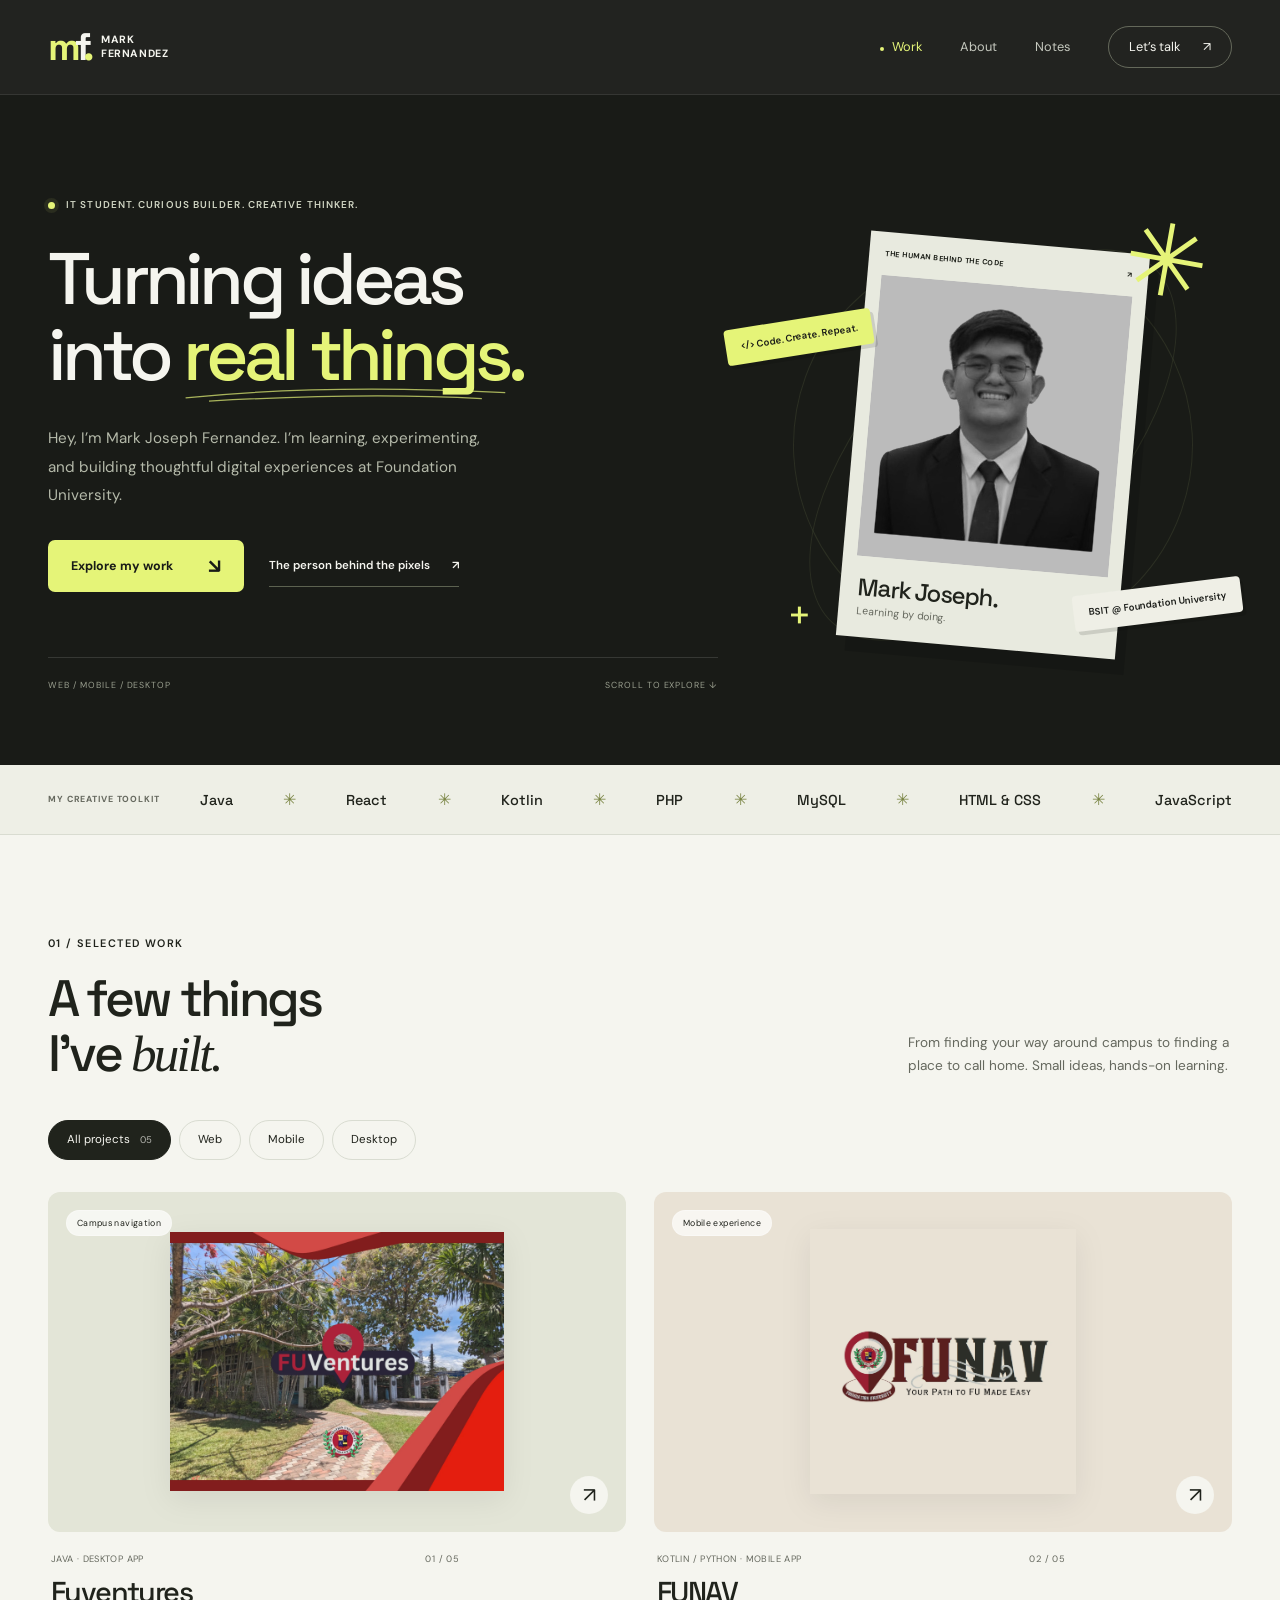
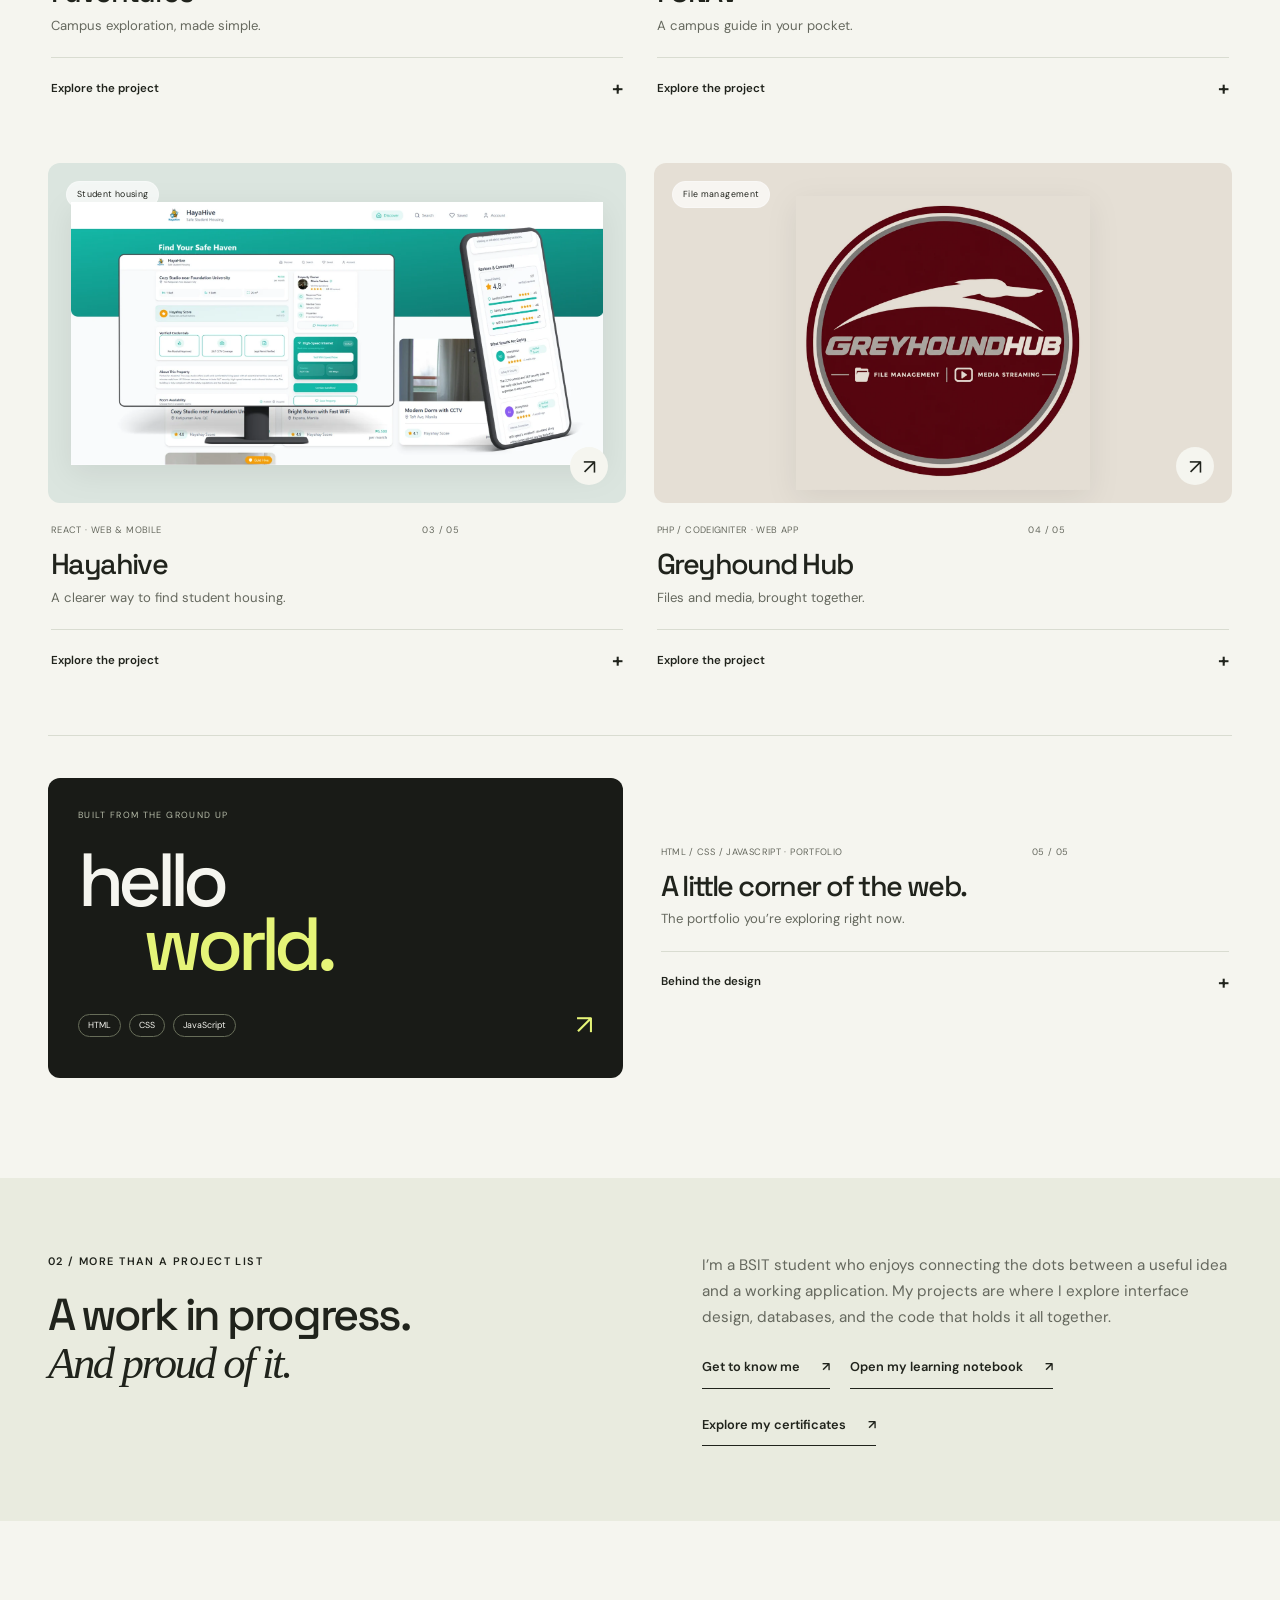
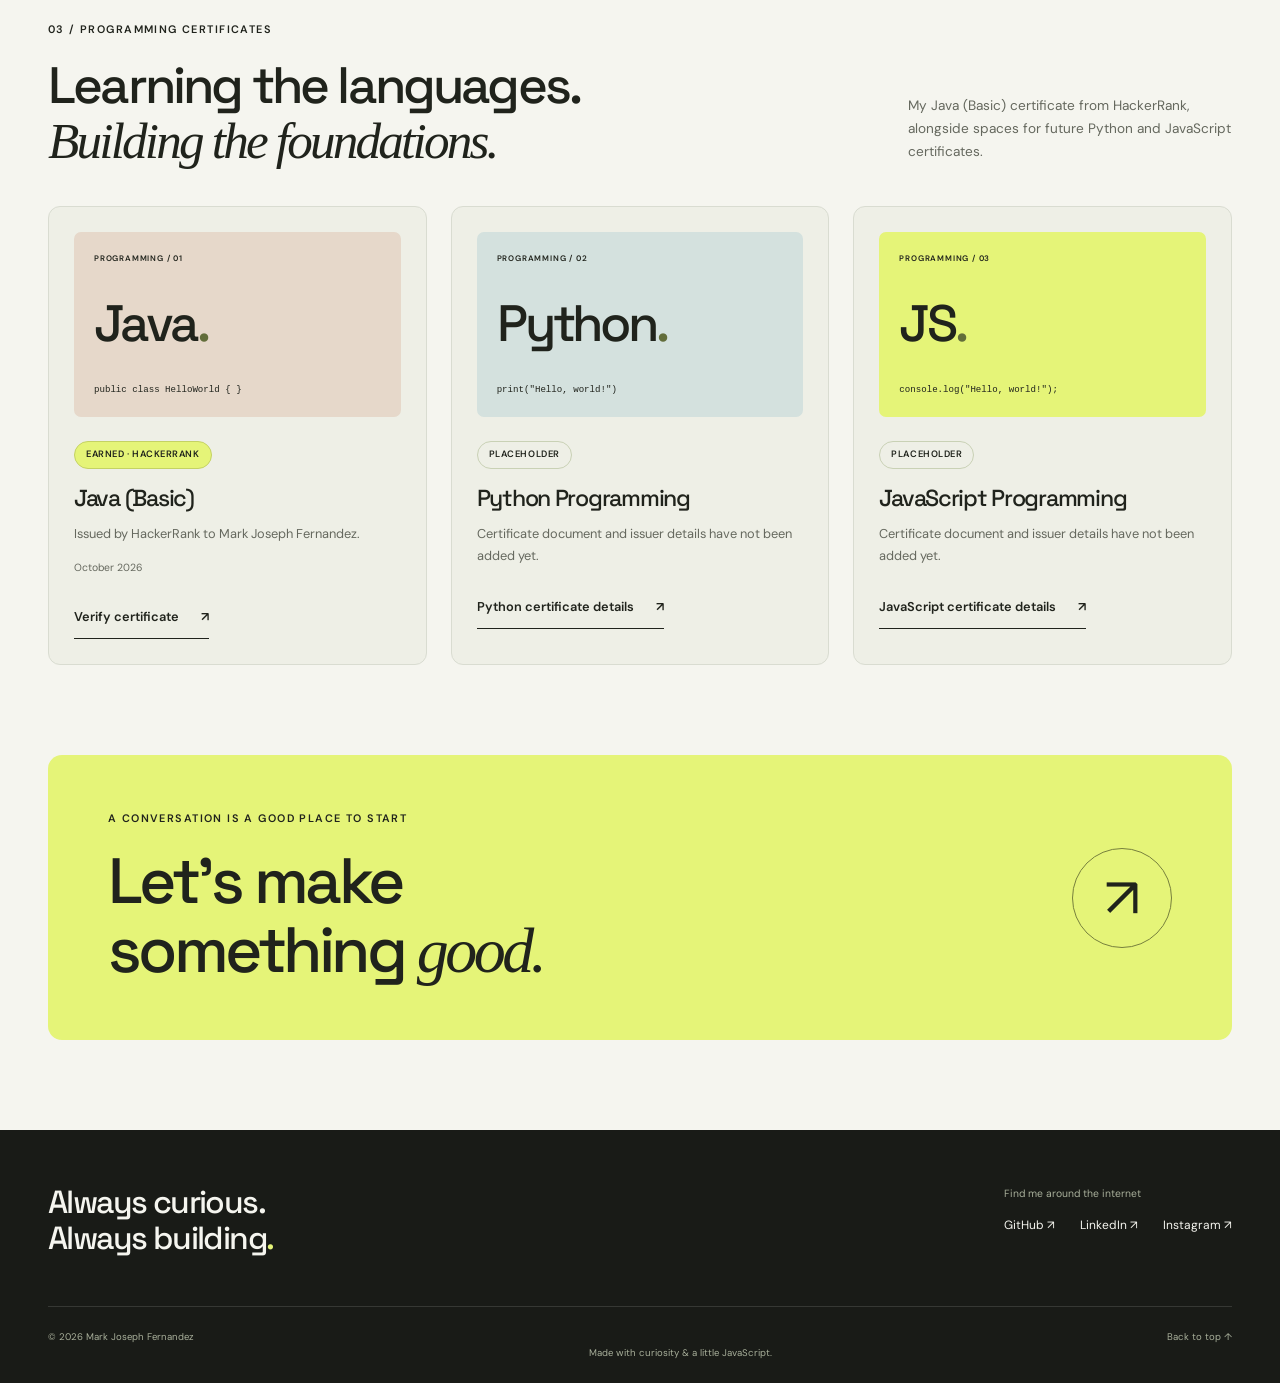
==== commit 29dbe805: "new" ====
--- a/Downloads/Mark Joseph Fernandez Finals/My Final Portfolio/portfolio/Home.html
+++ b/Downloads/Mark Joseph Fernandez Finals/My Final Portfolio/portfolio/Home.html
@@ -68,7 +68,7 @@
               <div class="portrait-topline">
                 <span>THE HUMAN BEHIND THE CODE</span><span>↗</span>
               </div>
-              <img src="../images/20230182.jpg" alt="Mark Joseph Fernandez" width="320" height="378" fetchpriority="high">
+              <img src="../images/image-removebg-preview.png" alt="Mark Joseph Fernandez" width="320" height="378" fetchpriority="high">
               <div class="portrait-bottom">
                 <strong>Mark Joseph.</strong><span>Learning by doing.</span>
               </div>
